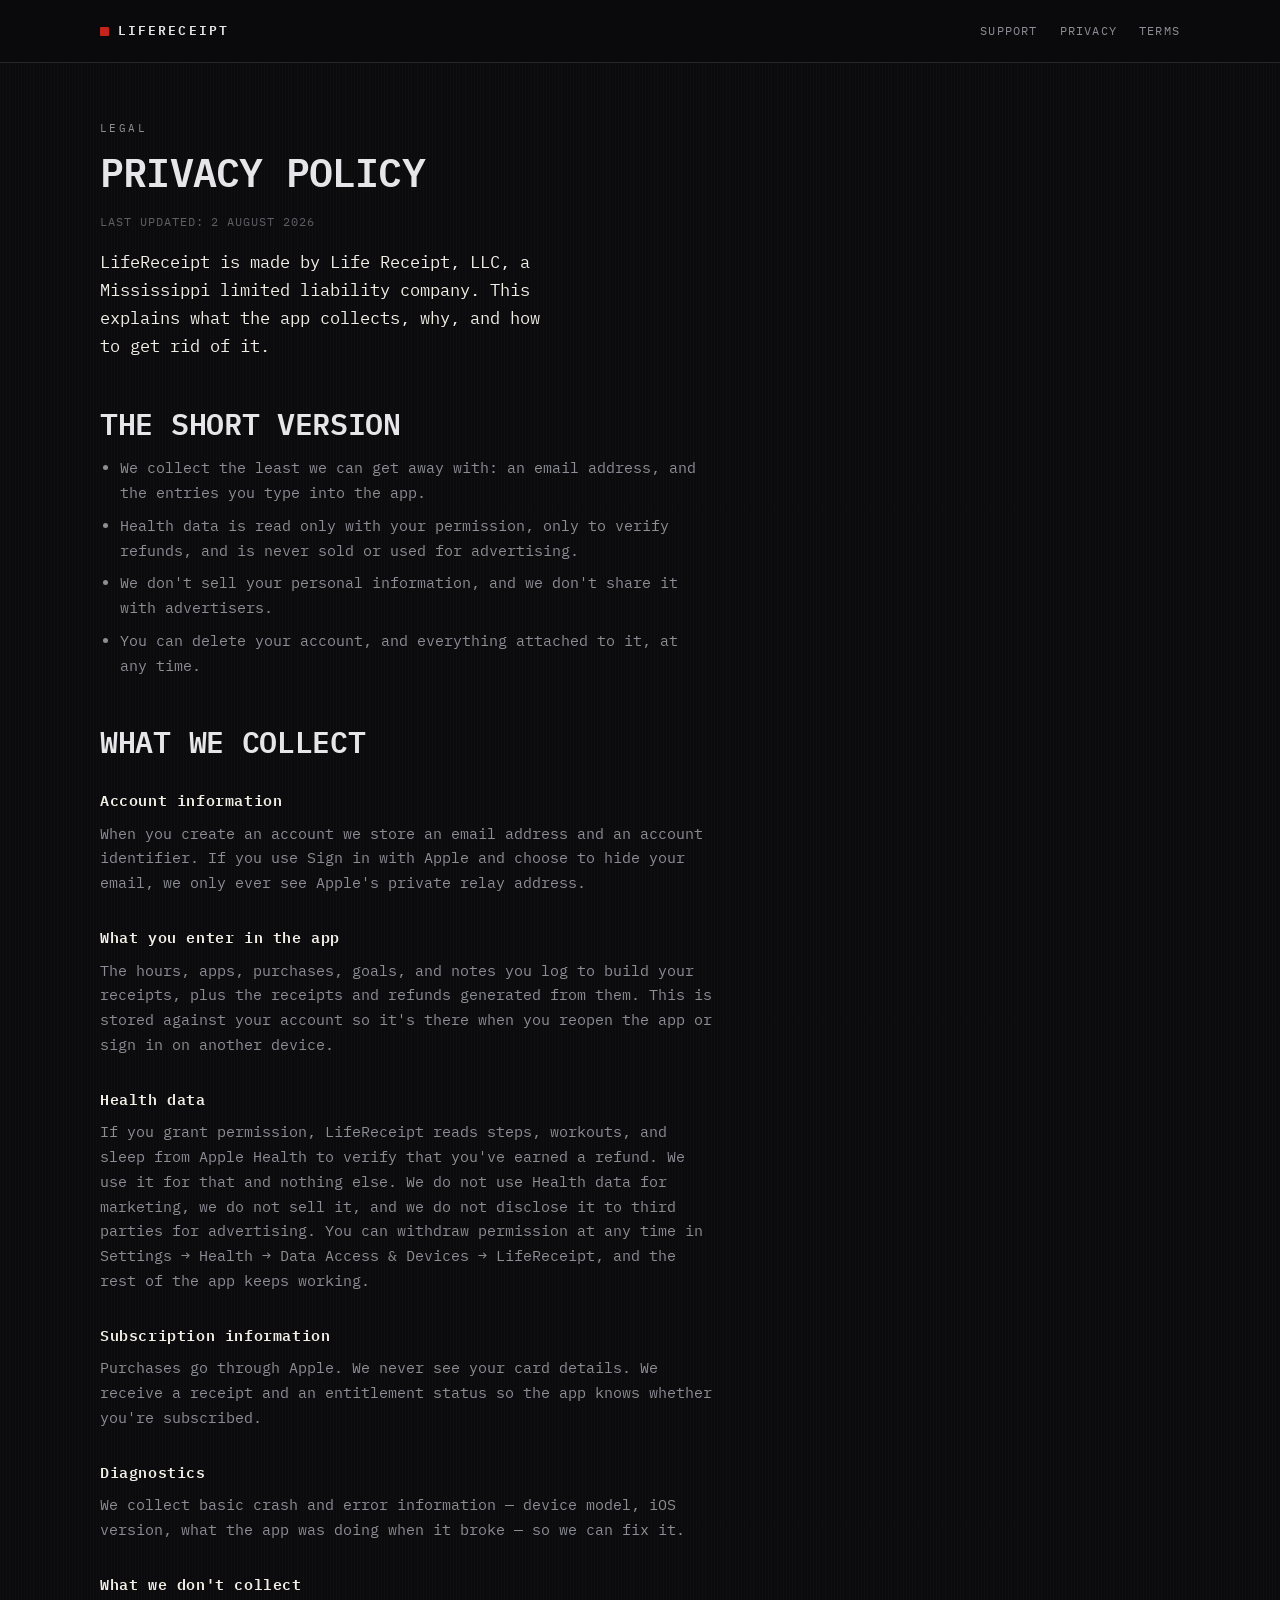
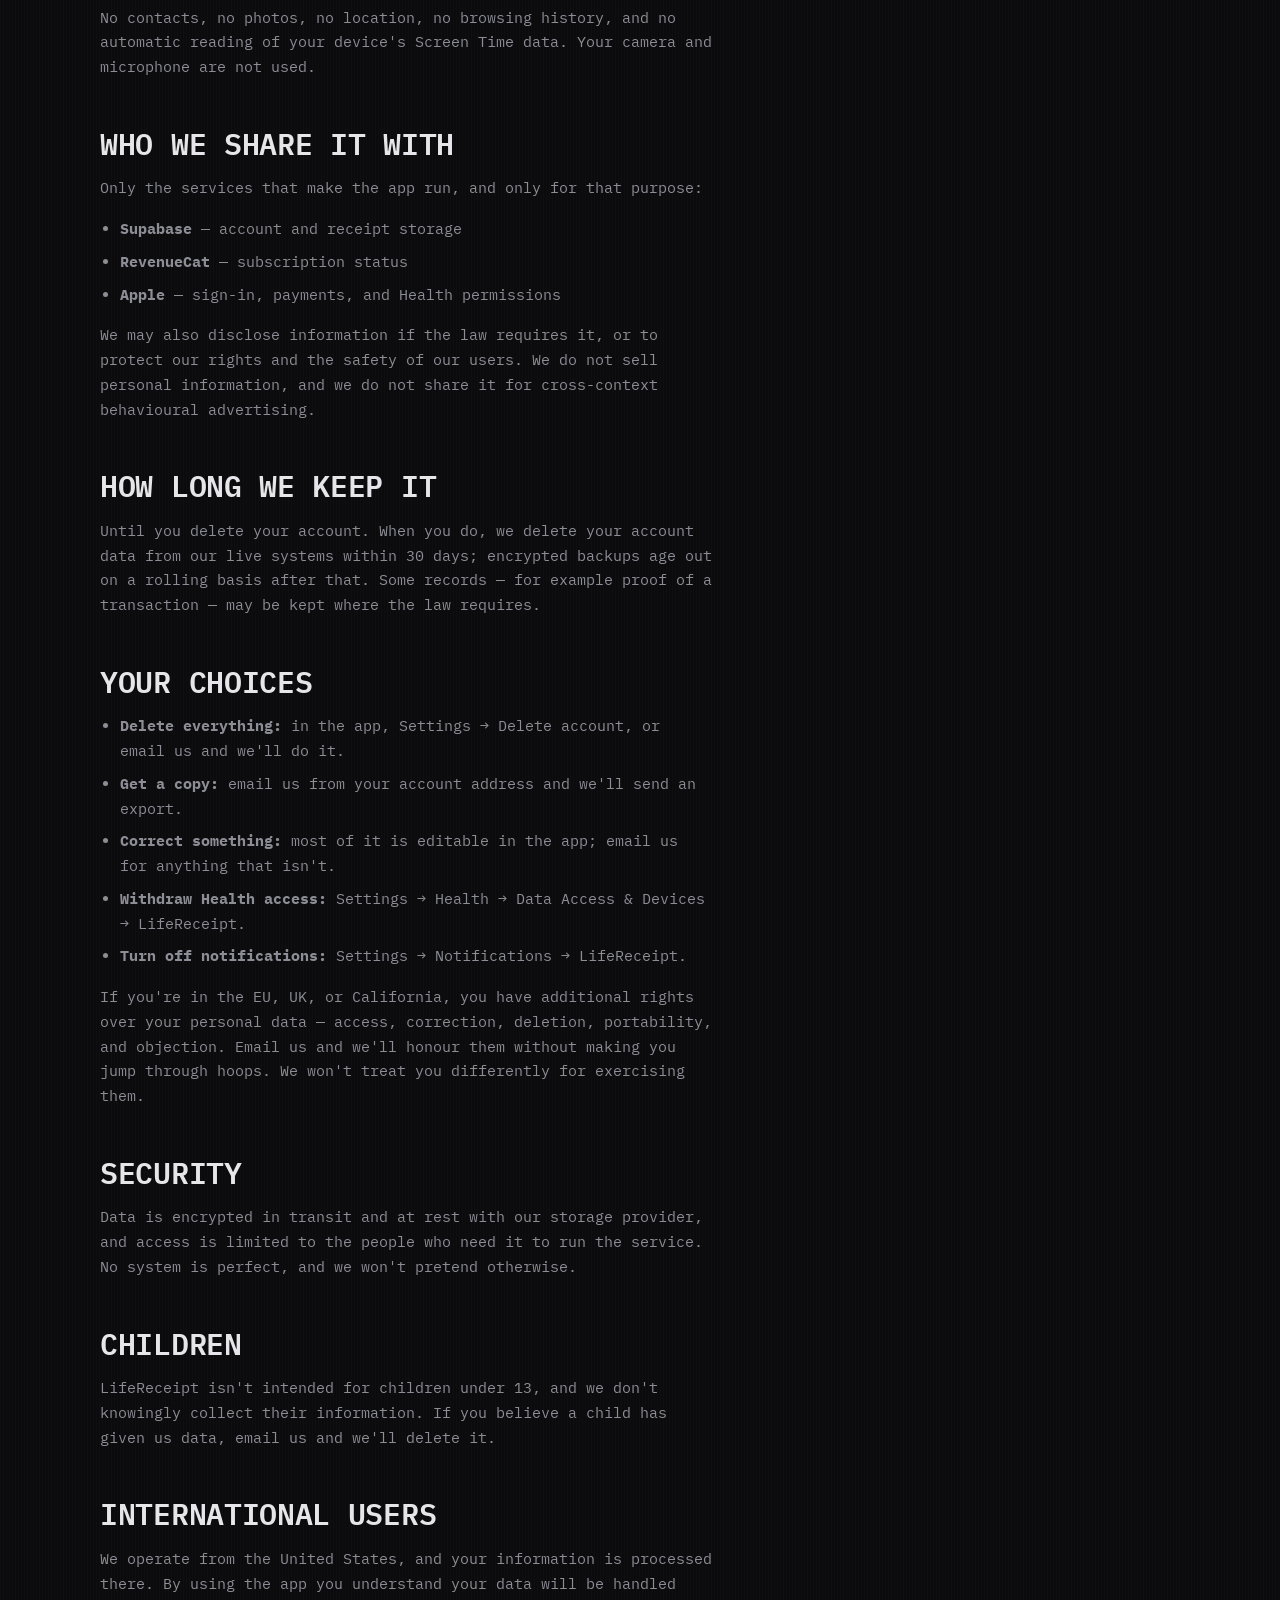
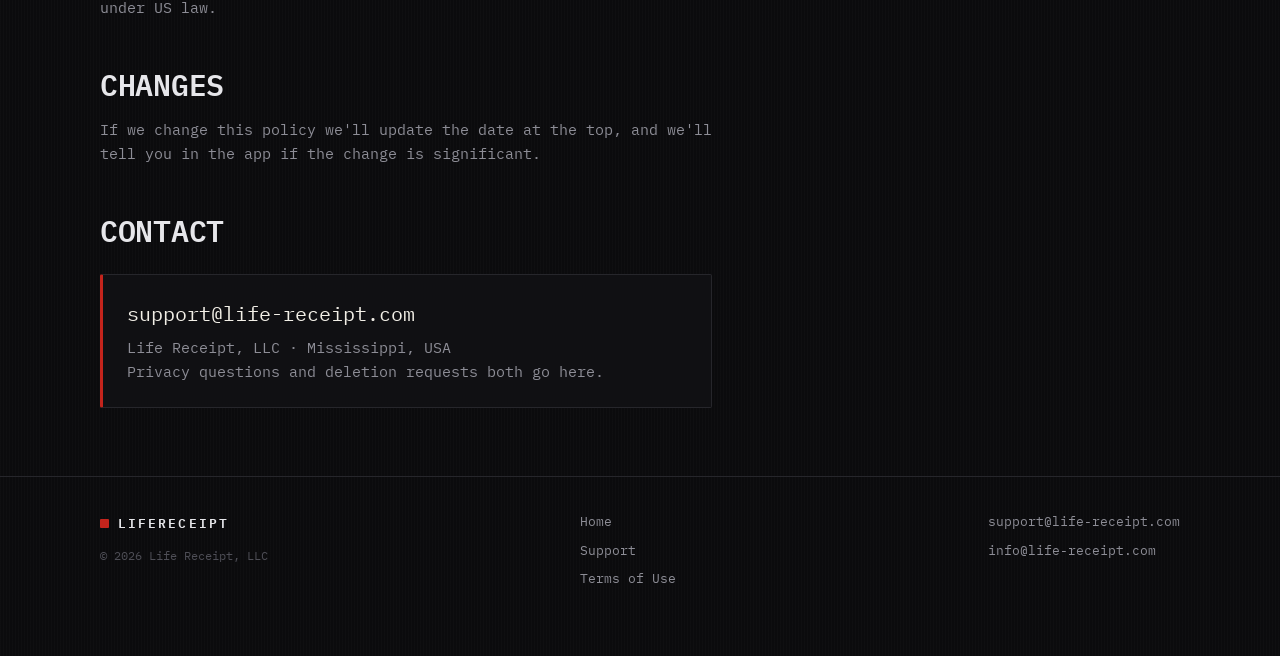
==== privacy.html @ 06b821e7 "LifeReceipt site: marketing, support, privacy, terms" ====
<!DOCTYPE html>
<html lang="en">
<head>
<meta charset="utf-8">
<meta name="viewport" content="width=device-width, initial-scale=1">
<title>Privacy Policy — LifeReceipt</title>
<meta name="description" content="What LifeReceipt collects, why, who it goes to, and how to delete it.">
<link rel="canonical" href="https://life-receipt.com/privacy">
<meta name="theme-color" content="#0B0B0D">
<link rel="preconnect" href="https://fonts.googleapis.com">
<link rel="preconnect" href="https://fonts.gstatic.com" crossorigin>
<link href="https://fonts.googleapis.com/css2?family=IBM+Plex+Mono:wght@400;500;600&display=swap" rel="stylesheet">
<link rel="stylesheet" href="/styles.css">
</head>
<body>

<header class="mast">
  <div class="wrap">
    <a class="wordmark" href="/">LifeReceipt</a>
    <nav>
      <a href="/support">Support</a>
      <a class="keep" href="/privacy">Privacy</a>
      <a href="/terms">Terms</a>
    </nav>
  </div>
</header>

<main class="wrap" style="padding:56px 0 20px">
  <div class="prose">
    <p class="eyebrow on-dark">Legal</p>
    <h1 style="font-size:clamp(28px,4vw,40px)">Privacy Policy</h1>
    <p class="updated">Last updated: 2 August 2026</p>

    <p class="lede">LifeReceipt is made by Life Receipt, LLC, a Mississippi limited liability company. This explains what the app collects, why, and how to get rid of it.</p>

    <h2>The short version</h2>
    <ul>
      <li>We collect the least we can get away with: an email address, and the entries you type into the app.</li>
      <li>Health data is read only with your permission, only to verify refunds, and is never sold or used for advertising.</li>
      <li>We don't sell your personal information, and we don't share it with advertisers.</li>
      <li>You can delete your account, and everything attached to it, at any time.</li>
    </ul>

    <h2>What we collect</h2>

    <h3>Account information</h3>
    <p>When you create an account we store an email address and an account identifier. If you use Sign in with Apple and choose to hide your email, we only ever see Apple's private relay address.</p>

    <h3>What you enter in the app</h3>
    <p>The hours, apps, purchases, goals, and notes you log to build your receipts, plus the receipts and refunds generated from them. This is stored against your account so it's there when you reopen the app or sign in on another device.</p>

    <h3>Health data</h3>
    <p>If you grant permission, LifeReceipt reads steps, workouts, and sleep from Apple Health to verify that you've earned a refund. We use it for that and nothing else. We do not use Health data for marketing, we do not sell it, and we do not disclose it to third parties for advertising. You can withdraw permission at any time in Settings → Health → Data Access &amp; Devices → LifeReceipt, and the rest of the app keeps working.</p>

    <h3>Subscription information</h3>
    <p>Purchases go through Apple. We never see your card details. We receive a receipt and an entitlement status so the app knows whether you're subscribed.</p>

    <h3>Diagnostics</h3>
    <p>We collect basic crash and error information — device model, iOS version, what the app was doing when it broke — so we can fix it.</p>

    <h3>What we don't collect</h3>
    <p>No contacts, no photos, no location, no browsing history, and no automatic reading of your device's Screen Time data. Your camera and microphone are not used.</p>

    <h2>Who we share it with</h2>
    <p>Only the services that make the app run, and only for that purpose:</p>
    <ul>
      <li><strong>Supabase</strong> — account and receipt storage</li>
      <li><strong>RevenueCat</strong> — subscription status</li>
      <li><strong>Apple</strong> — sign-in, payments, and Health permissions</li>
    </ul>
    <p>We may also disclose information if the law requires it, or to protect our rights and the safety of our users. We do not sell personal information, and we do not share it for cross-context behavioural advertising.</p>

    <h2>How long we keep it</h2>
    <p>Until you delete your account. When you do, we delete your account data from our live systems within 30 days; encrypted backups age out on a rolling basis after that. Some records — for example proof of a transaction — may be kept where the law requires.</p>

    <h2>Your choices</h2>
    <ul>
      <li><strong>Delete everything:</strong> in the app, Settings → Delete account, or email us and we'll do it.</li>
      <li><strong>Get a copy:</strong> email us from your account address and we'll send an export.</li>
      <li><strong>Correct something:</strong> most of it is editable in the app; email us for anything that isn't.</li>
      <li><strong>Withdraw Health access:</strong> Settings → Health → Data Access &amp; Devices → LifeReceipt.</li>
      <li><strong>Turn off notifications:</strong> Settings → Notifications → LifeReceipt.</li>
    </ul>
    <p>If you're in the EU, UK, or California, you have additional rights over your personal data — access, correction, deletion, portability, and objection. Email us and we'll honour them without making you jump through hoops. We won't treat you differently for exercising them.</p>

    <h2>Security</h2>
    <p>Data is encrypted in transit and at rest with our storage provider, and access is limited to the people who need it to run the service. No system is perfect, and we won't pretend otherwise.</p>

    <h2>Children</h2>
    <p>LifeReceipt isn't intended for children under 13, and we don't knowingly collect their information. If you believe a child has given us data, email us and we'll delete it.</p>

    <h2>International users</h2>
    <p>We operate from the United States, and your information is processed there. By using the app you understand your data will be handled under US law.</p>

    <h2>Changes</h2>
    <p>If we change this policy we'll update the date at the top, and we'll tell you in the app if the change is significant.</p>

    <h2>Contact</h2>
    <div class="contact-block">
      <a class="mail" href="mailto:support@life-receipt.com">support@life-receipt.com</a>
      <p style="margin:0">Life Receipt, LLC · Mississippi, USA<br>Privacy questions and deletion requests both go here.</p>
    </div>
  </div>
</main>

<footer style="margin-top:40px">
  <div class="wrap foot-grid">
    <div>
      <a class="wordmark" href="/" style="margin-bottom:12px">LifeReceipt</a>
      <p class="legal">© 2026 Life Receipt, LLC</p>
    </div>
    <div>
      <a href="/">Home</a>
      <a href="/support">Support</a>
      <a href="/terms">Terms of Use</a>
    </div>
    <div>
      <a href="mailto:support@life-receipt.com">support@life-receipt.com</a>
      <a href="mailto:info@life-receipt.com">info@life-receipt.com</a>
    </div>
  </div>
</footer>

</body>
</html>
---- styles.css ----
/* LifeReceipt — thermal receipt on machined dark
   paper #F2EFE7 · ink #14140F · stamp red #C4241C · steel #101013 */

:root {
  --steel-900: #0B0B0D;
  --steel-800: #101013;
  --steel-700: #17171B;
  --hairline: #26262B;
  --paper: #F2EFE7;
  --paper-shade: #DBD5C6;
  --ink: #14140F;
  --ink-soft: #6F6A5E;
  --stamp: #C4241C;
  --steel-text: #8D8D96;
  --steel-text-bright: #E6E6EA;
  --mono: "IBM Plex Mono", ui-monospace, "SFMono-Regular", Menlo, monospace;
  --serif: Georgia, "Times New Roman", serif;
}

* { box-sizing: border-box; }

html { scroll-behavior: smooth; }

body {
  margin: 0;
  background: var(--steel-900);
  color: var(--steel-text-bright);
  font-family: var(--mono);
  font-size: 15px;
  line-height: 1.65;
  -webkit-font-smoothing: antialiased;
  background-image:
    repeating-linear-gradient(90deg, rgba(255,255,255,.014) 0 1px, transparent 1px 3px);
}

.wrap { width: min(1080px, 92vw); margin: 0 auto; }
.narrow { width: min(760px, 92vw); margin: 0 auto; }

a { color: var(--steel-text-bright); }

/* ---------- masthead ---------- */

.mast {
  border-bottom: 1px solid var(--hairline);
  position: sticky; top: 0; z-index: 20;
  background: rgba(11,11,13,.88);
  backdrop-filter: blur(8px);
}
.mast .wrap {
  display: flex; align-items: center; justify-content: space-between;
  height: 62px; gap: 20px;
}
.wordmark {
  font-weight: 600; letter-spacing: .16em; text-transform: uppercase;
  font-size: 13px; text-decoration: none; color: var(--steel-text-bright);
  display: inline-flex; align-items: center; gap: 9px;
}
.wordmark::before {
  content: ""; width: 9px; height: 9px; background: var(--stamp);
  display: block; border-radius: 1px;
}
.mast nav { display: flex; gap: 22px; }
.mast nav a {
  font-size: 12px; letter-spacing: .1em; text-transform: uppercase;
  color: var(--steel-text); text-decoration: none;
}
.mast nav a:hover, .mast nav a:focus-visible { color: var(--paper); }

/* ---------- type ---------- */

.eyebrow {
  font-size: 11px; letter-spacing: .22em; text-transform: uppercase;
  color: var(--ink-soft); margin: 0 0 14px;
}
.eyebrow.on-dark { color: var(--steel-text); }

h1 {
  font-size: clamp(34px, 5.4vw, 58px);
  line-height: 1.02; letter-spacing: -.02em; margin: 0 0 20px;
  font-weight: 600; text-transform: uppercase;
}
h2 {
  font-size: clamp(22px, 3vw, 30px); line-height: 1.15;
  letter-spacing: -.01em; font-weight: 600; margin: 0 0 16px;
  text-transform: uppercase;
}
h3 { font-size: 15px; letter-spacing: .04em; margin: 0 0 8px; font-weight: 600; }

p { margin: 0 0 16px; color: var(--steel-text); }
p.lede { font-size: 17px; color: var(--paper); max-width: 46ch; }

.thanks {
  font-family: var(--serif); font-style: italic; color: var(--stamp);
  text-transform: none; letter-spacing: 0;
}

/* ---------- hero ---------- */

.hero { padding: 74px 0 88px; }
.hero-grid {
  display: grid; grid-template-columns: 1fr 380px; gap: 64px; align-items: start;
}

.cta-row { display: flex; flex-wrap: wrap; gap: 12px; margin-top: 28px; }
.btn {
  display: inline-block; text-decoration: none; padding: 13px 22px;
  font-size: 12px; letter-spacing: .14em; text-transform: uppercase;
  border: 1px solid var(--hairline); color: var(--steel-text-bright);
  border-radius: 2px; background: var(--steel-700);
}
.btn:hover, .btn:focus-visible { border-color: var(--paper-shade); color: var(--paper); }
.btn-stamp { background: var(--stamp); border-color: var(--stamp); color: #fff; }
.btn-stamp:hover, .btn-stamp:focus-visible { background: #A81C15; border-color: #A81C15; color: #fff; }

.fineprint { font-size: 12px; color: #5E5E66; margin-top: 18px; }

/* ---------- the receipt ---------- */

.receipt {
  background: var(--paper);
  color: var(--ink);
  padding: 26px 24px 30px;
  font-size: 13px;
  line-height: 1.85;
  box-shadow: 0 26px 60px rgba(0,0,0,.55);
  position: relative;
  background-image: linear-gradient(103deg, rgba(0,0,0,.05) 0 34%, transparent 34.6% 66%, rgba(0,0,0,.04) 66.4% 100%);
}
/* torn printer edges */
.receipt::before, .receipt::after {
  content: ""; position: absolute; left: 0; right: 0; height: 9px;
  background:
    repeating-linear-gradient(-45deg, var(--paper) 0 6px, transparent 6px 12px),
    repeating-linear-gradient(45deg, var(--paper) 0 6px, transparent 6px 12px);
}
.receipt::before { top: -8px; }
.receipt::after { bottom: -8px; transform: scaleY(-1); }

.r-line { display: flex; justify-content: space-between; gap: 14px; }
.r-line span:last-child { white-space: nowrap; }
.r-head { text-align: center; letter-spacing: .18em; text-transform: uppercase; font-weight: 600; }
.r-sub { text-align: center; font-size: 11px; color: var(--ink-soft); letter-spacing: .1em; }
.r-rule { border-top: 1px dashed #B9B2A1; margin: 12px 0; }
.r-total { font-weight: 600; font-size: 16px; letter-spacing: .02em; }
.r-stamp {
  color: var(--stamp); border: 2px solid var(--stamp); border-radius: 2px;
  text-align: center; text-transform: uppercase; letter-spacing: .16em;
  font-size: 11px; padding: 6px 0; margin: 14px 0 4px; transform: rotate(-1.2deg);
}
.r-thanks {
  font-family: var(--serif); font-style: italic; color: var(--stamp);
  text-align: center; font-size: 16px; line-height: 1.35; margin-top: 14px;
}
.r-foot { text-align: center; font-size: 10px; letter-spacing: .14em; color: var(--ink-soft); margin-top: 12px; text-transform: uppercase; }

/* print-on-load */
.print > * { opacity: 0; animation: feed .34s ease-out forwards; }
@keyframes feed {
  from { opacity: 0; transform: translateY(-7px); }
  to   { opacity: 1; transform: none; }
}

/* ---------- sections ---------- */

section { border-top: 1px solid var(--hairline); padding: 72px 0; }
section.plain { border-top: none; }

.cols { display: grid; grid-template-columns: repeat(3, 1fr); gap: 34px; margin-top: 34px; }
.card { border-left: 1px solid var(--hairline); padding-left: 18px; }
.card p { margin: 0; font-size: 14px; }
.card .tag {
  font-size: 11px; letter-spacing: .18em; text-transform: uppercase;
  color: var(--stamp); display: block; margin-bottom: 10px;
}

.split { display: grid; grid-template-columns: 1fr 1fr; gap: 56px; align-items: center; }

.ledger { border: 1px solid var(--hairline); border-radius: 2px; }
.ledger div {
  display: flex; justify-content: space-between; gap: 16px;
  padding: 13px 18px; border-bottom: 1px solid var(--hairline); font-size: 13px;
}
.ledger div:last-child { border-bottom: none; }
.ledger .amt { color: var(--paper); }
.ledger .lifetime { background: var(--steel-800); }
.ledger .lifetime .amt { color: var(--stamp); }

/* price */
.prices { display: grid; grid-template-columns: 1fr 1fr; gap: 20px; margin-top: 30px; }
.price {
  border: 1px solid var(--hairline); border-radius: 2px; padding: 22px 22px 24px;
  background: var(--steel-800);
}
.price.best { border-color: var(--stamp); }
.price .amount { font-size: 26px; color: var(--paper); letter-spacing: -.01em; }
.price .per { font-size: 12px; color: var(--steel-text); }
.price .note { font-size: 12px; color: var(--steel-text); margin: 10px 0 0; }

/* faq / prose */
.prose { max-width: 68ch; }
.prose h2 { margin-top: 46px; }
.prose h3 { margin-top: 30px; color: var(--paper); }
.prose ul { color: var(--steel-text); padding-left: 20px; margin: 0 0 16px; }
.prose li { margin-bottom: 8px; }
.prose a { color: var(--paper); }
.updated { font-size: 12px; color: #5E5E66; letter-spacing: .08em; text-transform: uppercase; }

.contact-block {
  border: 1px solid var(--hairline); border-left: 3px solid var(--stamp);
  padding: 22px 24px; border-radius: 2px; background: var(--steel-800); margin: 26px 0 8px;
}
.contact-block .mail {
  font-size: 20px; color: var(--paper); text-decoration: none; display: inline-block; margin-bottom: 6px;
}
.contact-block .mail:hover { color: var(--stamp); }

/* footer */
footer { border-top: 1px solid var(--hairline); padding: 34px 0 60px; }
.foot-grid { display: flex; justify-content: space-between; gap: 30px; flex-wrap: wrap; }
footer a { color: var(--steel-text); text-decoration: none; font-size: 13px; display: block; margin-bottom: 7px; }
footer a:hover, footer a:focus-visible { color: var(--paper); }
.legal { font-size: 12px; color: #4E4E56; margin: 0; }

:focus-visible { outline: 2px solid var(--stamp); outline-offset: 3px; }

@media (max-width: 900px) {
  .hero-grid { grid-template-columns: 1fr; gap: 44px; }
  .receipt { max-width: 380px; }
  .cols { grid-template-columns: 1fr; gap: 24px; }
  .split { grid-template-columns: 1fr; gap: 30px; }
  .prices { grid-template-columns: 1fr; }
  .mast nav { gap: 16px; }
  .hero { padding: 48px 0 60px; }
  section { padding: 54px 0; }
}
@media (max-width: 480px) {
  .mast nav a:not(.keep) { display: none; }
}

@media (prefers-reduced-motion: reduce) {
  html { scroll-behavior: auto; }
  .print > * { opacity: 1; animation: none !important; }
  * { transition: none !important; }
}
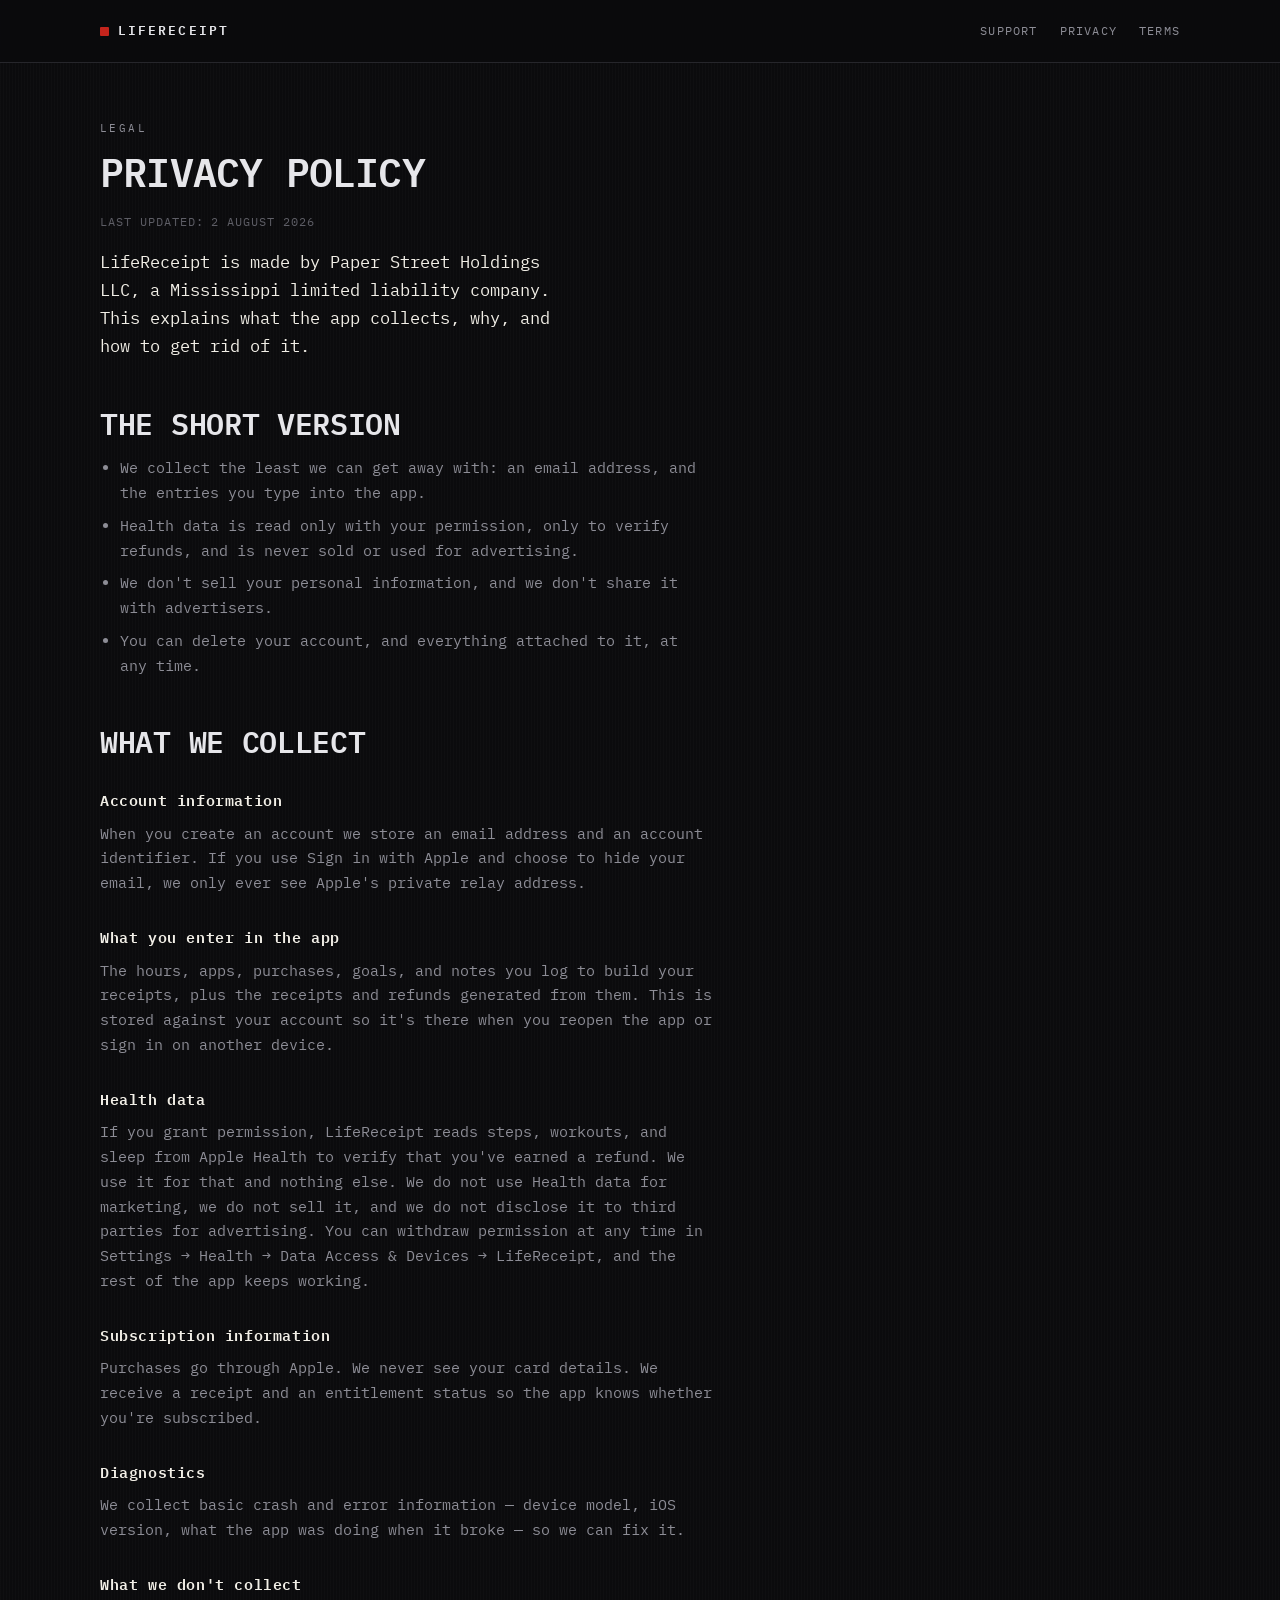
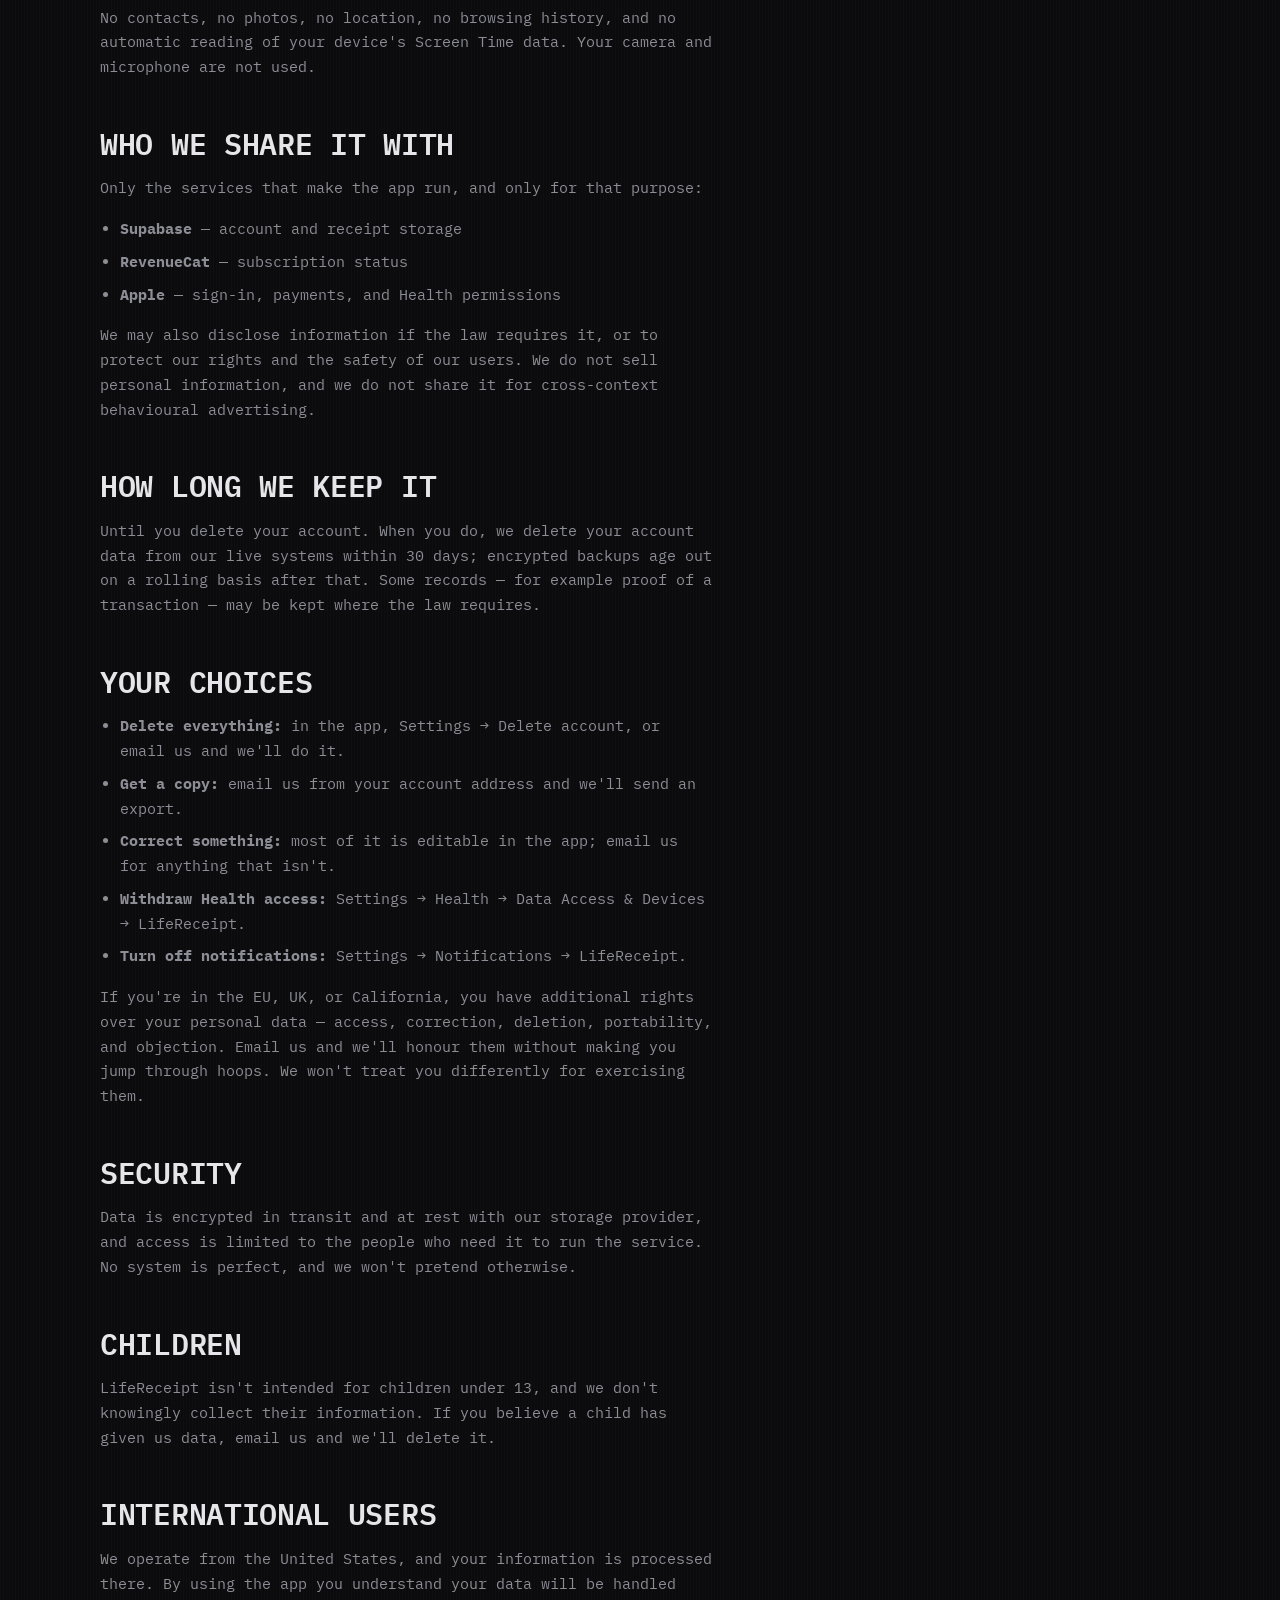
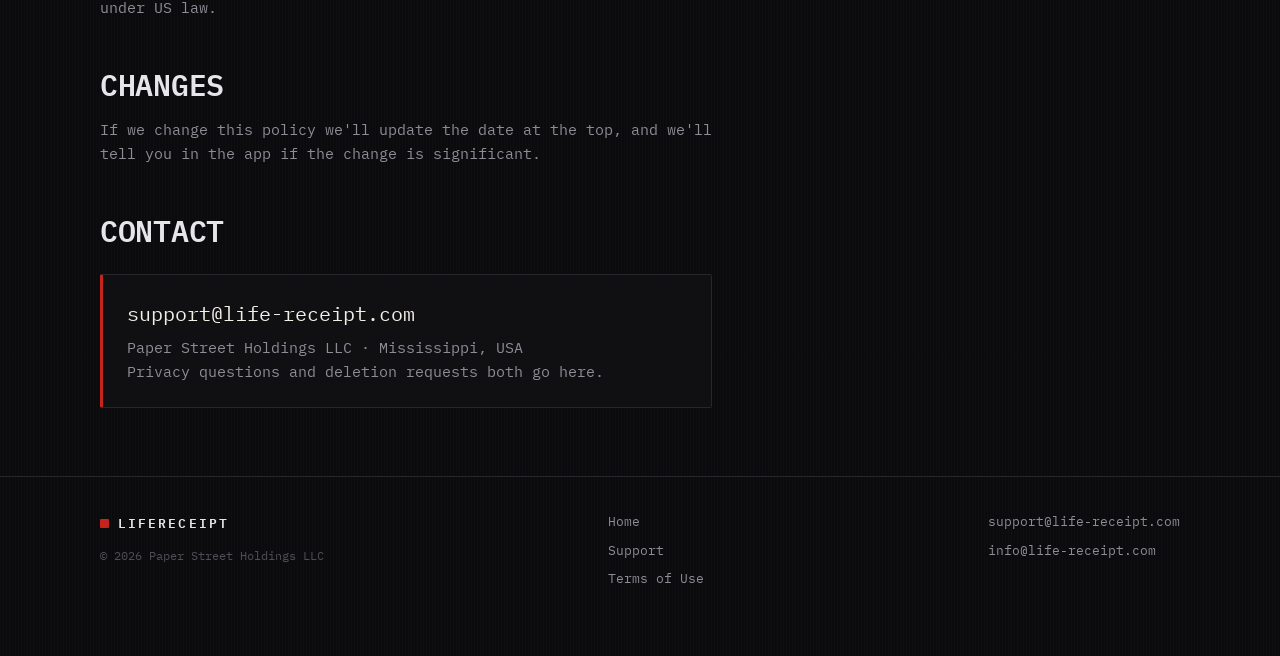
==== commit 85211829: "rev5: real receipt screenshot in hero" ====
--- a/privacy.html
+++ b/privacy.html
@@ -31,7 +31,7 @@
     <h1 style="font-size:clamp(28px,4vw,40px)">Privacy Policy</h1>
     <p class="updated">Last updated: 2 August 2026</p>
 
-    <p class="lede">LifeReceipt is made by Life Receipt, LLC, a Mississippi limited liability company. This explains what the app collects, why, and how to get rid of it.</p>
+    <p class="lede">LifeReceipt is made by Paper Street Holdings LLC, a Mississippi limited liability company. This explains what the app collects, why, and how to get rid of it.</p>
 
     <h2>The short version</h2>
     <ul>
@@ -98,7 +98,7 @@
     <h2>Contact</h2>
     <div class="contact-block">
       <a class="mail" href="mailto:support@life-receipt.com">support@life-receipt.com</a>
-      <p style="margin:0">Life Receipt, LLC · Mississippi, USA<br>Privacy questions and deletion requests both go here.</p>
+      <p style="margin:0">Paper Street Holdings LLC · Mississippi, USA<br>Privacy questions and deletion requests both go here.</p>
     </div>
   </div>
 </main>
@@ -107,7 +107,7 @@
   <div class="wrap foot-grid">
     <div>
       <a class="wordmark" href="/" style="margin-bottom:12px">LifeReceipt</a>
-      <p class="legal">© 2026 Life Receipt, LLC</p>
+      <p class="legal">© 2026 Paper Street Holdings LLC</p>
     </div>
     <div>
       <a href="/">Home</a>
--- a/styles.css
+++ b/styles.css
@@ -114,6 +114,30 @@
 
 .fineprint { font-size: 12px; color: #5E5E66; margin-top: 18px; }
 
+/* app store buttons */
+.btn { display: inline-flex; align-items: center; gap: 10px; }
+.btn svg { opacity: .95; }
+
+.btn-xl {
+  font-size: 15px; letter-spacing: .1em; padding: 20px 40px;
+  gap: 13px; border-radius: 3px;
+  box-shadow: 0 12px 34px rgba(196,36,28,.28);
+}
+.btn-xl svg { width: 24px; height: 24px; }
+
+.buy { text-align: center; background: var(--steel-800); }
+.buy .eyebrow, .buy h2 { text-align: center; }
+.buy .lede { margin-left: auto; margin-right: auto; }
+.buy .fineprint { color: #6C6C76; }
+
+/* real app screenshot */
+.shot { margin: 0; justify-self: center; }
+.shot img {
+  display: block; width: 100%; max-width: 340px; height: auto;
+  border-radius: 14px;
+  box-shadow: 0 30px 70px rgba(0,0,0,.6), 0 0 0 1px var(--hairline);
+}
+
 /* ---------- the receipt ---------- */
 
 .receipt {
@@ -225,7 +249,7 @@
 
 @media (max-width: 900px) {
   .hero-grid { grid-template-columns: 1fr; gap: 44px; }
-  .receipt { max-width: 380px; }
+  .shot img { max-width: 300px; margin: 0 auto; }
   .cols { grid-template-columns: 1fr; gap: 24px; }
   .split { grid-template-columns: 1fr; gap: 30px; }
   .prices { grid-template-columns: 1fr; }
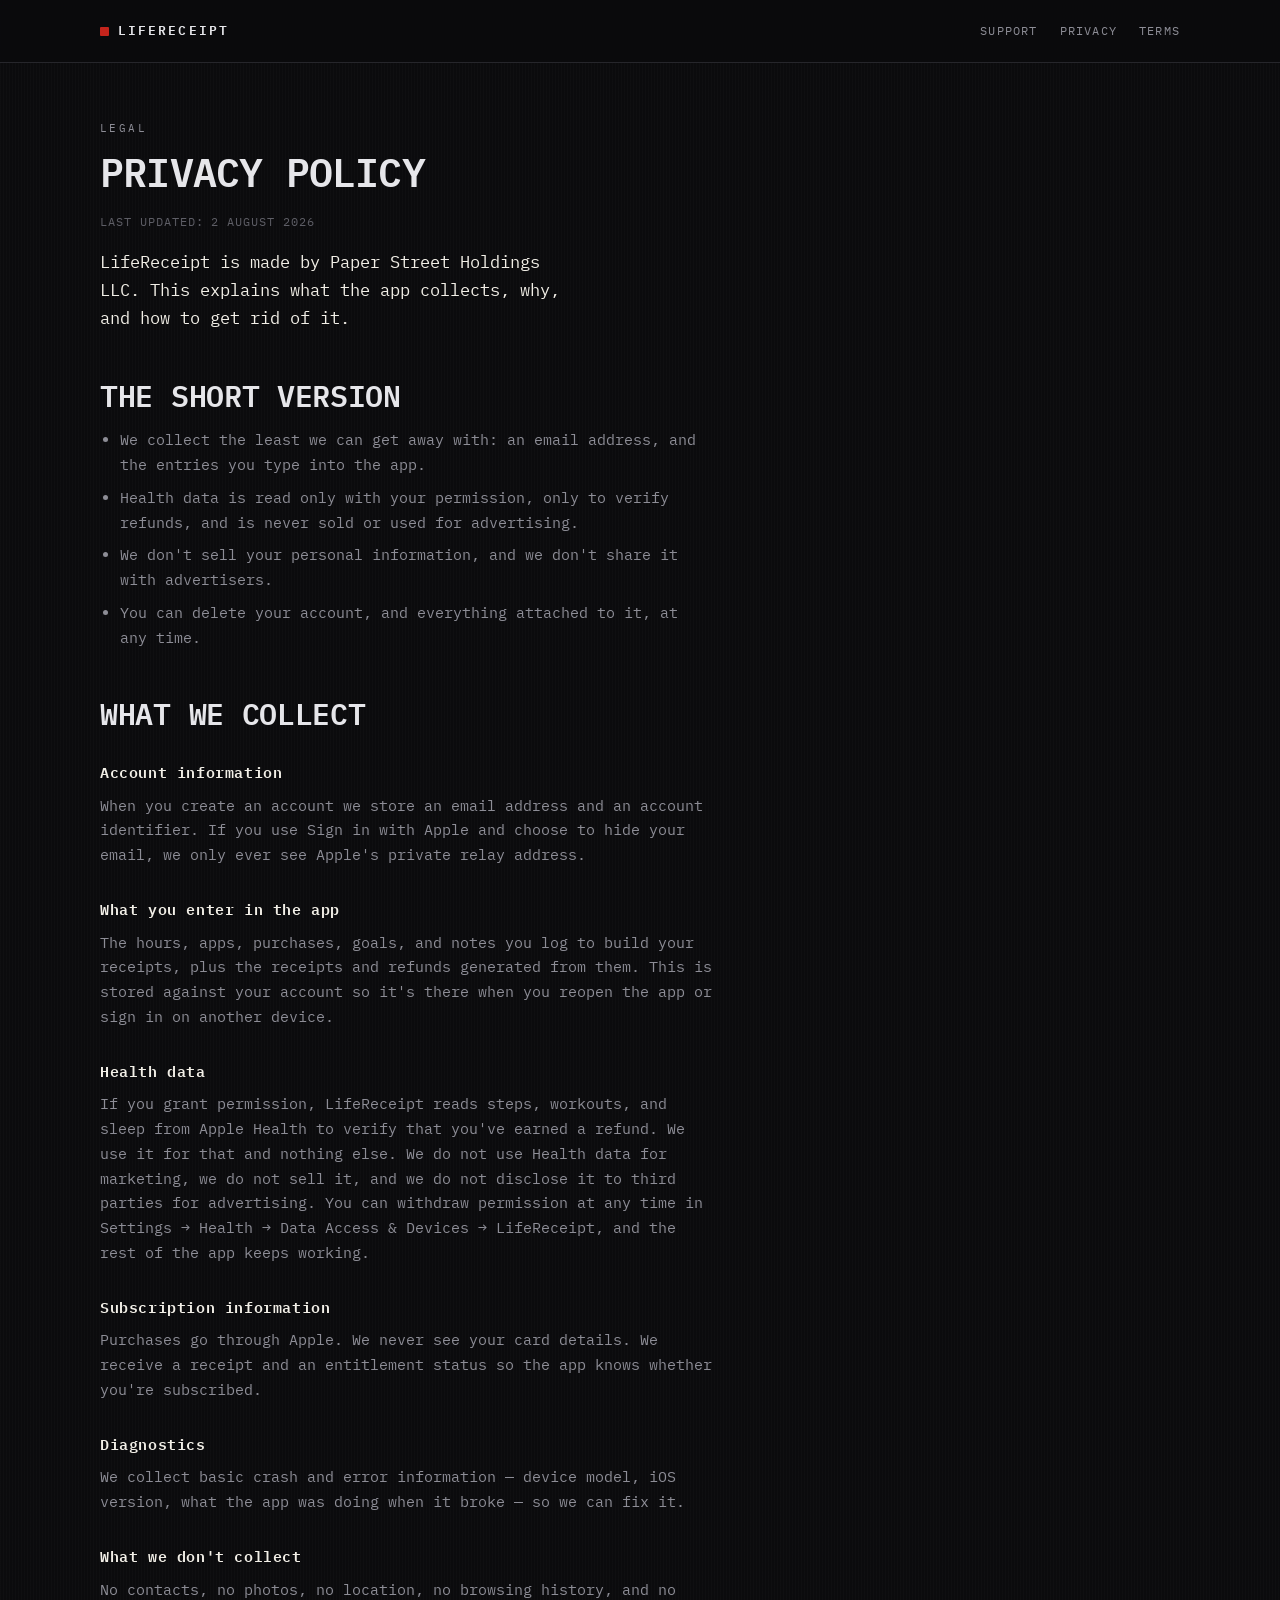
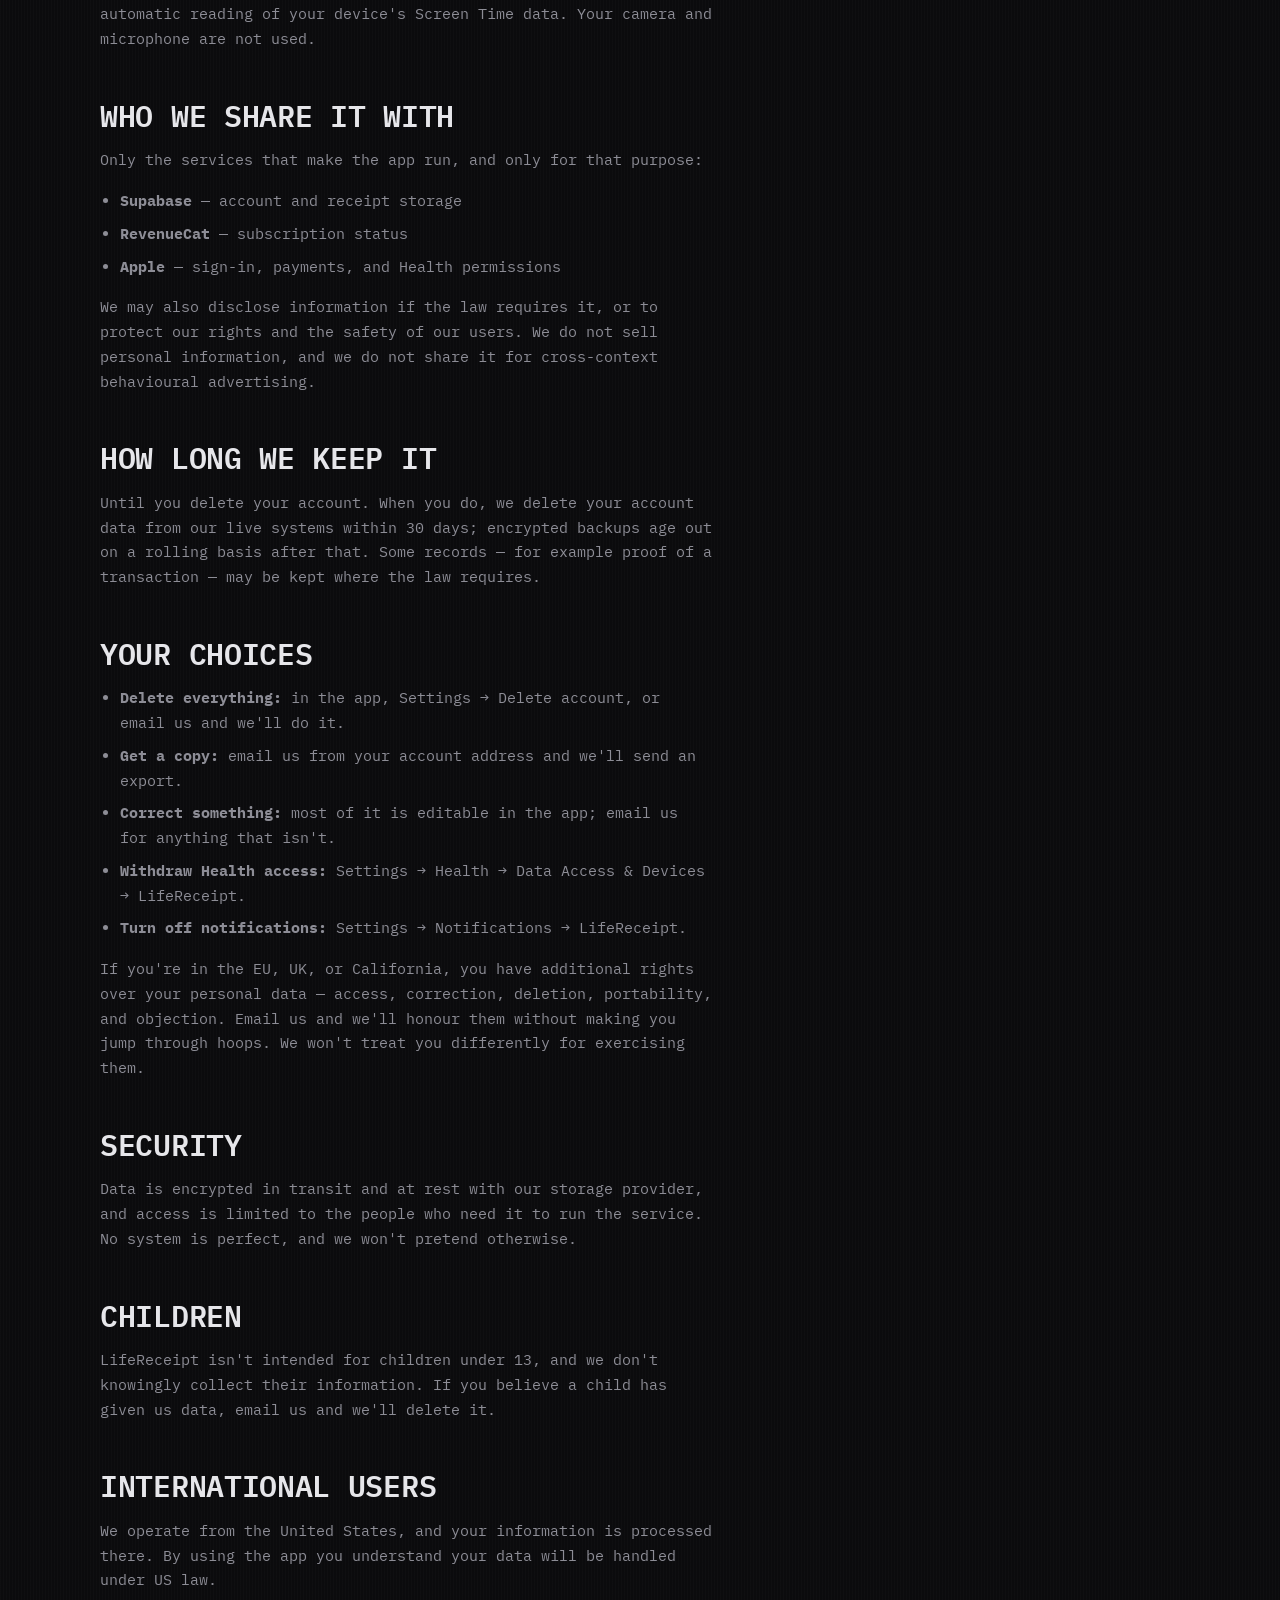
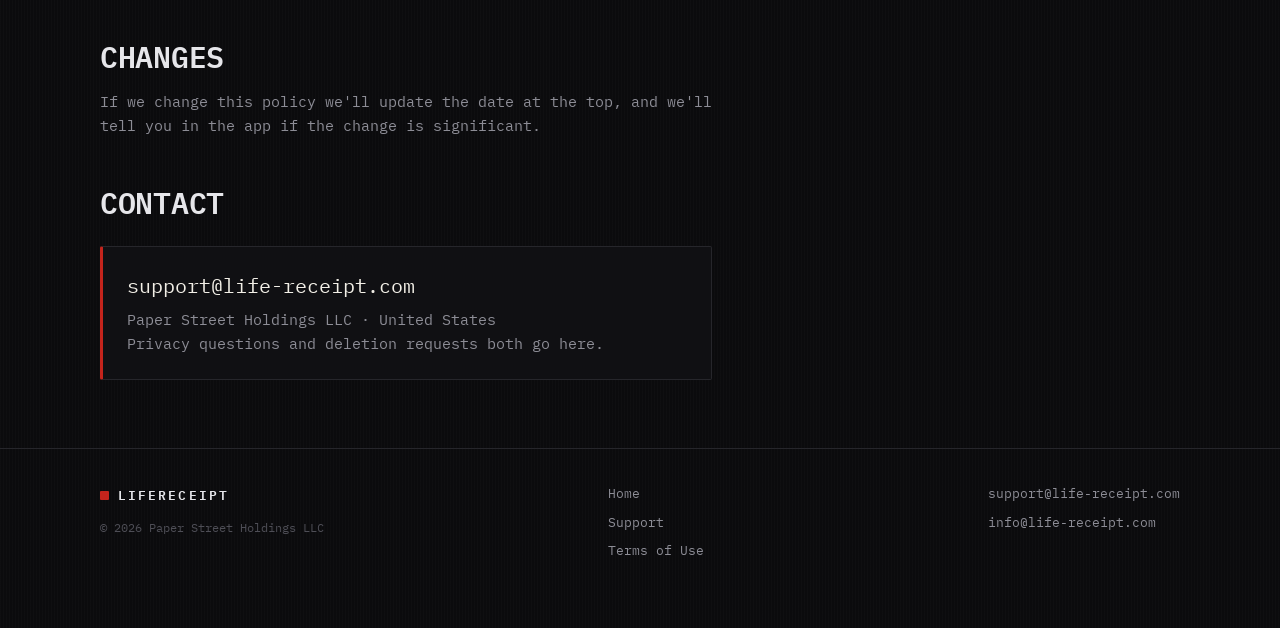
==== commit 099f6b9a: "rev7: drop goals from hero, remove state references" ====
--- a/privacy.html
+++ b/privacy.html
@@ -31,7 +31,7 @@
     <h1 style="font-size:clamp(28px,4vw,40px)">Privacy Policy</h1>
     <p class="updated">Last updated: 2 August 2026</p>
 
-    <p class="lede">LifeReceipt is made by Paper Street Holdings LLC, a Mississippi limited liability company. This explains what the app collects, why, and how to get rid of it.</p>
+    <p class="lede">LifeReceipt is made by Paper Street Holdings LLC. This explains what the app collects, why, and how to get rid of it.</p>
 
     <h2>The short version</h2>
     <ul>
@@ -98,7 +98,7 @@
     <h2>Contact</h2>
     <div class="contact-block">
       <a class="mail" href="mailto:support@life-receipt.com">support@life-receipt.com</a>
-      <p style="margin:0">Paper Street Holdings LLC · Mississippi, USA<br>Privacy questions and deletion requests both go here.</p>
+      <p style="margin:0">Paper Street Holdings LLC · United States<br>Privacy questions and deletion requests both go here.</p>
     </div>
   </div>
 </main>
--- a/styles.css
+++ b/styles.css
@@ -132,6 +132,7 @@
 
 /* real app screenshot */
 .shot { margin: 0; justify-self: center; }
+.shot picture { display: block; }
 .shot img {
   display: block; width: 100%; max-width: 340px; height: auto;
   border-radius: 14px;
@@ -249,7 +250,8 @@
 
 @media (max-width: 900px) {
   .hero-grid { grid-template-columns: 1fr; gap: 44px; }
-  .shot img { max-width: 300px; margin: 0 auto; }
+  .shot picture { display: block; }
+.shot img { max-width: 300px; margin: 0 auto; }
   .cols { grid-template-columns: 1fr; gap: 24px; }
   .split { grid-template-columns: 1fr; gap: 30px; }
   .prices { grid-template-columns: 1fr; }
